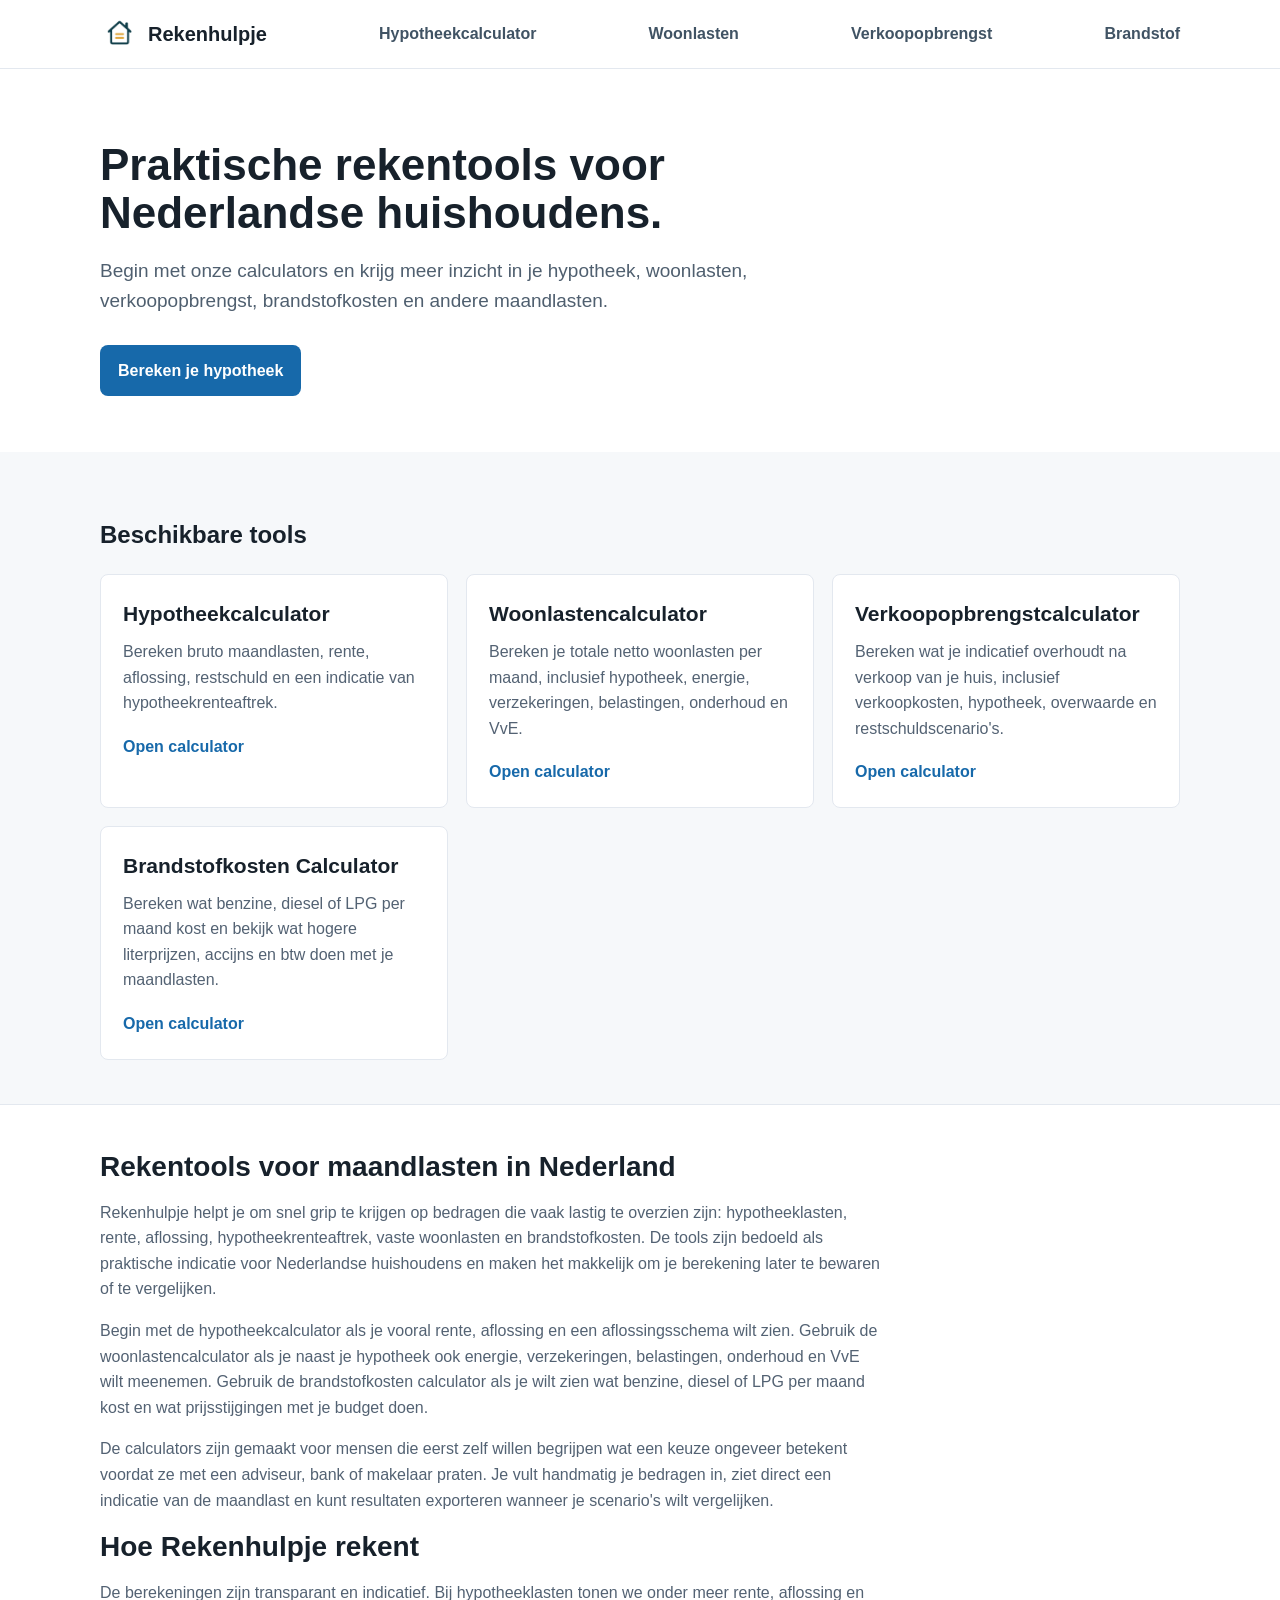
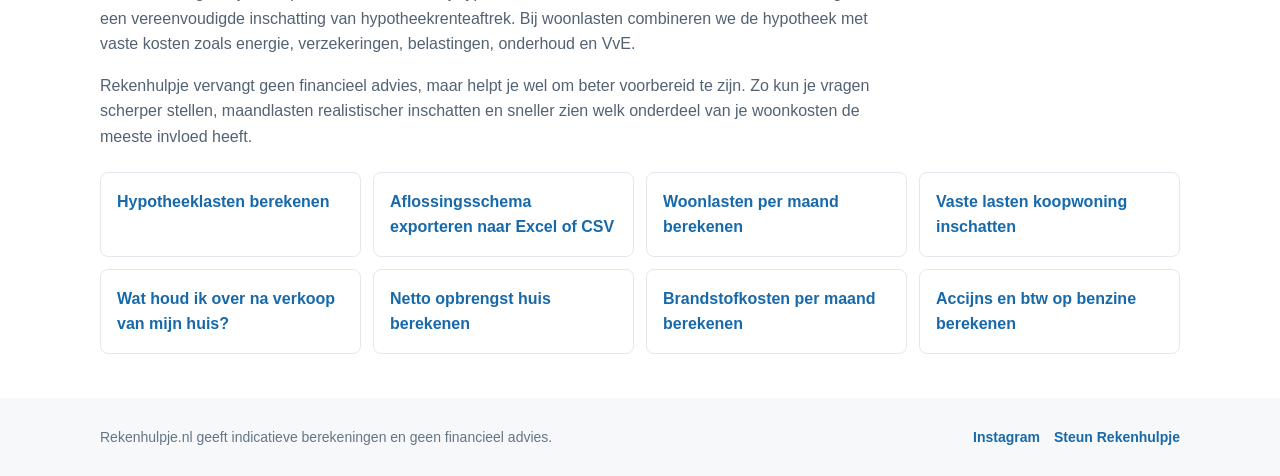
==== index.html @ b9fe448f "Add brandstofkosten calculator" ====
<!doctype html>
<html lang="nl">
<head>
  <meta charset="utf-8">
  <meta name="viewport" content="width=device-width, initial-scale=1">
  <title>Rekenhulpje | Hypotheek, woonlasten en brandstofkosten berekenen</title>
  <meta name="description" content="Gebruik gratis Nederlandse rekentools voor hypotheeklasten, woonlasten, verkoopopbrengst, brandstofkosten en maandlasten. Met Excel- en CSV-export waar handig.">
  <script async src="https://www.googletagmanager.com/gtag/js?id=G-1XSE89ZZVS"></script>
  <script>
    window.dataLayer = window.dataLayer || [];
    function gtag(){dataLayer.push(arguments);}
    gtag('js', new Date());
    gtag('config', 'G-1XSE89ZZVS');
  </script>
  <link rel="canonical" href="https://rekenhulpje.nl/">
  <meta property="og:type" content="website">
  <meta property="og:site_name" content="Rekenhulpje">
  <meta property="og:title" content="Rekenhulpje - Nederlandse rekentools">
  <meta property="og:description" content="Praktische calculators voor hypotheeklasten, woonlasten, verkoopopbrengst en brandstofkosten in Nederland.">
  <meta property="og:url" content="https://rekenhulpje.nl/">
  <meta name="twitter:card" content="summary">
  <meta name="twitter:title" content="Rekenhulpje - Nederlandse rekentools">
  <meta name="twitter:description" content="Bereken hypotheeklasten, woonlasten, verkoopopbrengst en brandstofkosten met praktische Nederlandse rekentools.">
  <script type="application/ld+json">
  {
    "@context": "https://schema.org",
    "@type": "WebSite",
    "name": "Rekenhulpje",
    "url": "https://rekenhulpje.nl/",
    "description": "Gratis Nederlandse rekentools voor hypotheeklasten, woonlasten, verkoopopbrengst, brandstofkosten en maandelijkse kosten.",
    "inLanguage": "nl-NL",
    "publisher": {
      "@type": "Organization",
      "name": "Rekenhulpje",
      "url": "https://rekenhulpje.nl/"
    }
  }
  </script>
  <script type="application/ld+json">
  {
    "@context": "https://schema.org",
    "@type": "ItemList",
    "name": "Rekenhulpje rekentools",
    "itemListElement": [
      {
        "@type": "ListItem",
        "position": 1,
        "name": "Hypotheekcalculator",
        "url": "https://rekenhulpje.nl/hypotheekcalculator.html"
      },
      {
        "@type": "ListItem",
        "position": 2,
        "name": "Woonlastencalculator",
        "url": "https://rekenhulpje.nl/woonlastencalculator.html"
      },
      {
        "@type": "ListItem",
        "position": 3,
        "name": "Verkoopopbrengstcalculator",
        "url": "https://rekenhulpje.nl/verkoopopbrengst-calculator.html"
      },
      {
        "@type": "ListItem",
        "position": 4,
        "name": "Brandstofkosten Calculator",
        "url": "https://rekenhulpje.nl/brandstofkosten-calculator.html"
      }
    ]
  }
  </script>
  <style>
    body {
      margin: 0;
      font-family: Arial, sans-serif;
      color: #17212b;
      background: #f6f8fa;
      line-height: 1.6;
    }

    header {
      background: #ffffff;
      border-bottom: 1px solid #e3e8ef;
    }

    .wrap {
      max-width: 1080px;
      margin: 0 auto;
      padding: 0 24px;
    }

	nav {
	  height: 68px;
	  display: flex;
	  align-items: center;
	  justify-content: space-between;
      gap: 18px;
	}

	.brand {
	  display: inline-flex;
	  align-items: center;
	  gap: 10px;
	  font-size: 20px;
	  font-weight: 800;
	  text-decoration: none;
	  color: #17212b;
	}

    .brand img {
      width: 38px;
      height: 38px;
      object-fit: contain;
      display: block;
      vertical-align: middle;
    }

	.nav-link {
	  color: #405364;
	  text-decoration: none;
	  font-weight: 700;
	}

	.nav-link:hover {
	  color: #1769aa;
	}

    .hero {
      padding: 72px 0 56px;
      background: #ffffff;
    }

    .hero h1 {
      max-width: 760px;
      margin: 0 0 18px;
      font-size: 44px;
      line-height: 1.1;
      letter-spacing: 0;
    }

    .hero p {
      max-width: 680px;
      margin: 0 0 28px;
      font-size: 19px;
      color: #4f5f6f;
    }

    .button {
      display: inline-block;
      padding: 13px 18px;
      border-radius: 8px;
      background: #1769aa;
      color: #ffffff;
      text-decoration: none;
      font-weight: 700;
    }

    section {
      padding: 44px 0;
    }

    .tools {
      display: grid;
      grid-template-columns: repeat(auto-fit, minmax(260px, 1fr));
      gap: 18px;
      margin-top: 20px;
    }

    .tool {
      background: #ffffff;
      border: 1px solid #e3e8ef;
      border-radius: 8px;
      padding: 22px;
    }

    .tool h3 {
      margin: 0 0 8px;
      font-size: 21px;
    }

    .tool p {
      margin: 0 0 18px;
      color: #536273;
    }

    .tool a {
      color: #1769aa;
      font-weight: 700;
      text-decoration: none;
    }

    .content-block {
      background: #ffffff;
      border-top: 1px solid #e3e8ef;
    }

    .content-block h2 {
      margin: 0 0 14px;
      font-size: 28px;
      line-height: 1.25;
    }

    .content-block p {
      max-width: 780px;
      color: #536273;
    }

    .link-list {
      display: grid;
      grid-template-columns: repeat(auto-fit, minmax(240px, 1fr));
      gap: 12px;
      margin-top: 22px;
    }

    .link-list a {
      display: block;
      padding: 16px;
      border: 1px solid #e3e8ef;
      border-radius: 8px;
      color: #1769aa;
      background: #ffffff;
      font-weight: 700;
      text-decoration: none;
    }

    footer {
      padding: 28px 0;
      color: #657586;
      font-size: 14px;
    }

    .footer-content {
      display: flex;
      align-items: center;
      justify-content: space-between;
      gap: 16px;
      flex-wrap: wrap;
    }

    .support-link {
      color: #1769aa;
      font-weight: 700;
      text-decoration: none;
    }

    .support-link:hover {
      text-decoration: underline;
    }

    .footer-links {
      display: inline-flex;
      align-items: center;
      gap: 14px;
      flex-wrap: wrap;
    }

    @media (max-width: 640px) {
      .wrap {
        padding: 0 16px;
      }

      nav {
        height: auto;
        min-height: 62px;
        flex-wrap: wrap;
        padding: 10px 0;
        justify-content: flex-start;
      }

      .nav-link {
        font-size: 14px;
      }

      .hero {
        padding: 48px 0 38px;
      }

      .hero h1 {
        font-size: 32px;
      }

      .hero p {
        font-size: 17px;
      }
    }
  </style>
</head>
<body>
  <header>
    <div class="wrap">
      <nav>
        <a class="brand" href="/">
          <img src="/assets/logo.png" alt="" width="38" height="38">
          <span>Rekenhulpje</span>
        </a>
		<a class="nav-link" href="/hypotheekcalculator.html">Hypotheekcalculator</a>
		<a class="nav-link" href="/woonlastencalculator.html">Woonlasten</a>
		<a class="nav-link" href="/verkoopopbrengst-calculator.html">Verkoopopbrengst</a>
		<a class="nav-link" href="/brandstofkosten-calculator.html">Brandstof</a>
      </nav>
    </div>
  </header>

  <main>
    <section class="hero">
      <div class="wrap">
        <h1>Praktische rekentools voor Nederlandse huishoudens.</h1>
        <p>
          Begin met onze calculators en krijg meer inzicht in je hypotheek,
          woonlasten, verkoopopbrengst, brandstofkosten en andere maandlasten.
        </p>
        <a class="button" href="/hypotheekcalculator.html">Bereken je hypotheek</a>
      </div>
    </section>

    <section>
      <div class="wrap">
        <h2>Beschikbare tools</h2>

        <div class="tools">
          <article class="tool">
            <h3>Hypotheekcalculator</h3>
            <p>
              Bereken bruto maandlasten, rente, aflossing, restschuld en een
              indicatie van hypotheekrenteaftrek.
            </p>
            <a href="/hypotheekcalculator.html">Open calculator</a>
          </article>

          <article class="tool">
            <h3>Woonlastencalculator</h3>
            <p>
              Bereken je totale netto woonlasten per maand, inclusief hypotheek,
              energie, verzekeringen, belastingen, onderhoud en VvE.
            </p>
            <a href="/woonlastencalculator.html">Open calculator</a>
          </article>

          <article class="tool">
            <h3>Verkoopopbrengstcalculator</h3>
            <p>
              Bereken wat je indicatief overhoudt na verkoop van je huis, inclusief
              verkoopkosten, hypotheek, overwaarde en restschuldscenario's.
            </p>
            <a href="/verkoopopbrengst-calculator.html">Open calculator</a>
          </article>

          <article class="tool">
            <h3>Brandstofkosten Calculator</h3>
            <p>
              Bereken wat benzine, diesel of LPG per maand kost en bekijk wat hogere
              literprijzen, accijns en btw doen met je maandlasten.
            </p>
            <a href="/brandstofkosten-calculator.html">Open calculator</a>
          </article>
        </div>
      </div>
    </section>

    <section class="content-block">
      <div class="wrap">
        <h2>Rekentools voor maandlasten in Nederland</h2>
        <p>
          Rekenhulpje helpt je om snel grip te krijgen op bedragen die vaak lastig te overzien zijn:
          hypotheeklasten, rente, aflossing, hypotheekrenteaftrek, vaste woonlasten en brandstofkosten. De tools zijn bedoeld
          als praktische indicatie voor Nederlandse huishoudens en maken het makkelijk om je berekening later
          te bewaren of te vergelijken.
        </p>
        <p>
          Begin met de hypotheekcalculator als je vooral rente, aflossing en een aflossingsschema wilt zien.
          Gebruik de woonlastencalculator als je naast je hypotheek ook energie, verzekeringen, belastingen,
          onderhoud en VvE wilt meenemen. Gebruik de brandstofkosten calculator als je wilt zien wat benzine,
          diesel of LPG per maand kost en wat prijsstijgingen met je budget doen.
        </p>
        <p>
          De calculators zijn gemaakt voor mensen die eerst zelf willen begrijpen wat een keuze ongeveer
          betekent voordat ze met een adviseur, bank of makelaar praten. Je vult handmatig je bedragen in,
          ziet direct een indicatie van de maandlast en kunt resultaten exporteren wanneer je scenario's wilt
          vergelijken.
        </p>
        <h2>Hoe Rekenhulpje rekent</h2>
        <p>
          De berekeningen zijn transparant en indicatief. Bij hypotheeklasten tonen we onder meer rente,
          aflossing en een vereenvoudigde inschatting van hypotheekrenteaftrek. Bij woonlasten combineren we
          de hypotheek met vaste kosten zoals energie, verzekeringen, belastingen, onderhoud en VvE.
        </p>
        <p>
          Rekenhulpje vervangt geen financieel advies, maar helpt je wel om beter voorbereid te zijn. Zo kun
          je vragen scherper stellen, maandlasten realistischer inschatten en sneller zien welk onderdeel van
          je woonkosten de meeste invloed heeft.
        </p>
        <div class="link-list" aria-label="Populaire rekentools">
          <a href="/hypotheekcalculator.html">Hypotheeklasten berekenen</a>
          <a href="/hypotheekcalculator.html">Aflossingsschema exporteren naar Excel of CSV</a>
          <a href="/woonlastencalculator.html">Woonlasten per maand berekenen</a>
          <a href="/woonlastencalculator.html">Vaste lasten koopwoning inschatten</a>
          <a href="/verkoopopbrengst-calculator.html">Wat houd ik over na verkoop van mijn huis?</a>
          <a href="/verkoopopbrengst-calculator.html">Netto opbrengst huis berekenen</a>
          <a href="/brandstofkosten-calculator.html">Brandstofkosten per maand berekenen</a>
          <a href="/brandstofkosten-calculator.html">Accijns en btw op benzine berekenen</a>
        </div>
      </div>
    </section>
  </main>

  <footer>
    <div class="wrap footer-content">
      <span>Rekenhulpje.nl geeft indicatieve berekeningen en geen financieel advies.</span>
      <span class="footer-links">
        <a class="support-link" href="https://www.instagram.com/rekenhulpje.nl/" target="_blank" rel="noopener">Instagram</a>
        <a class="support-link" href="https://ko-fi.com/rekenhulpje" target="_blank" rel="noopener">Steun Rekenhulpje</a>
      </span>
    </div>
  </footer>
</body>
</html>
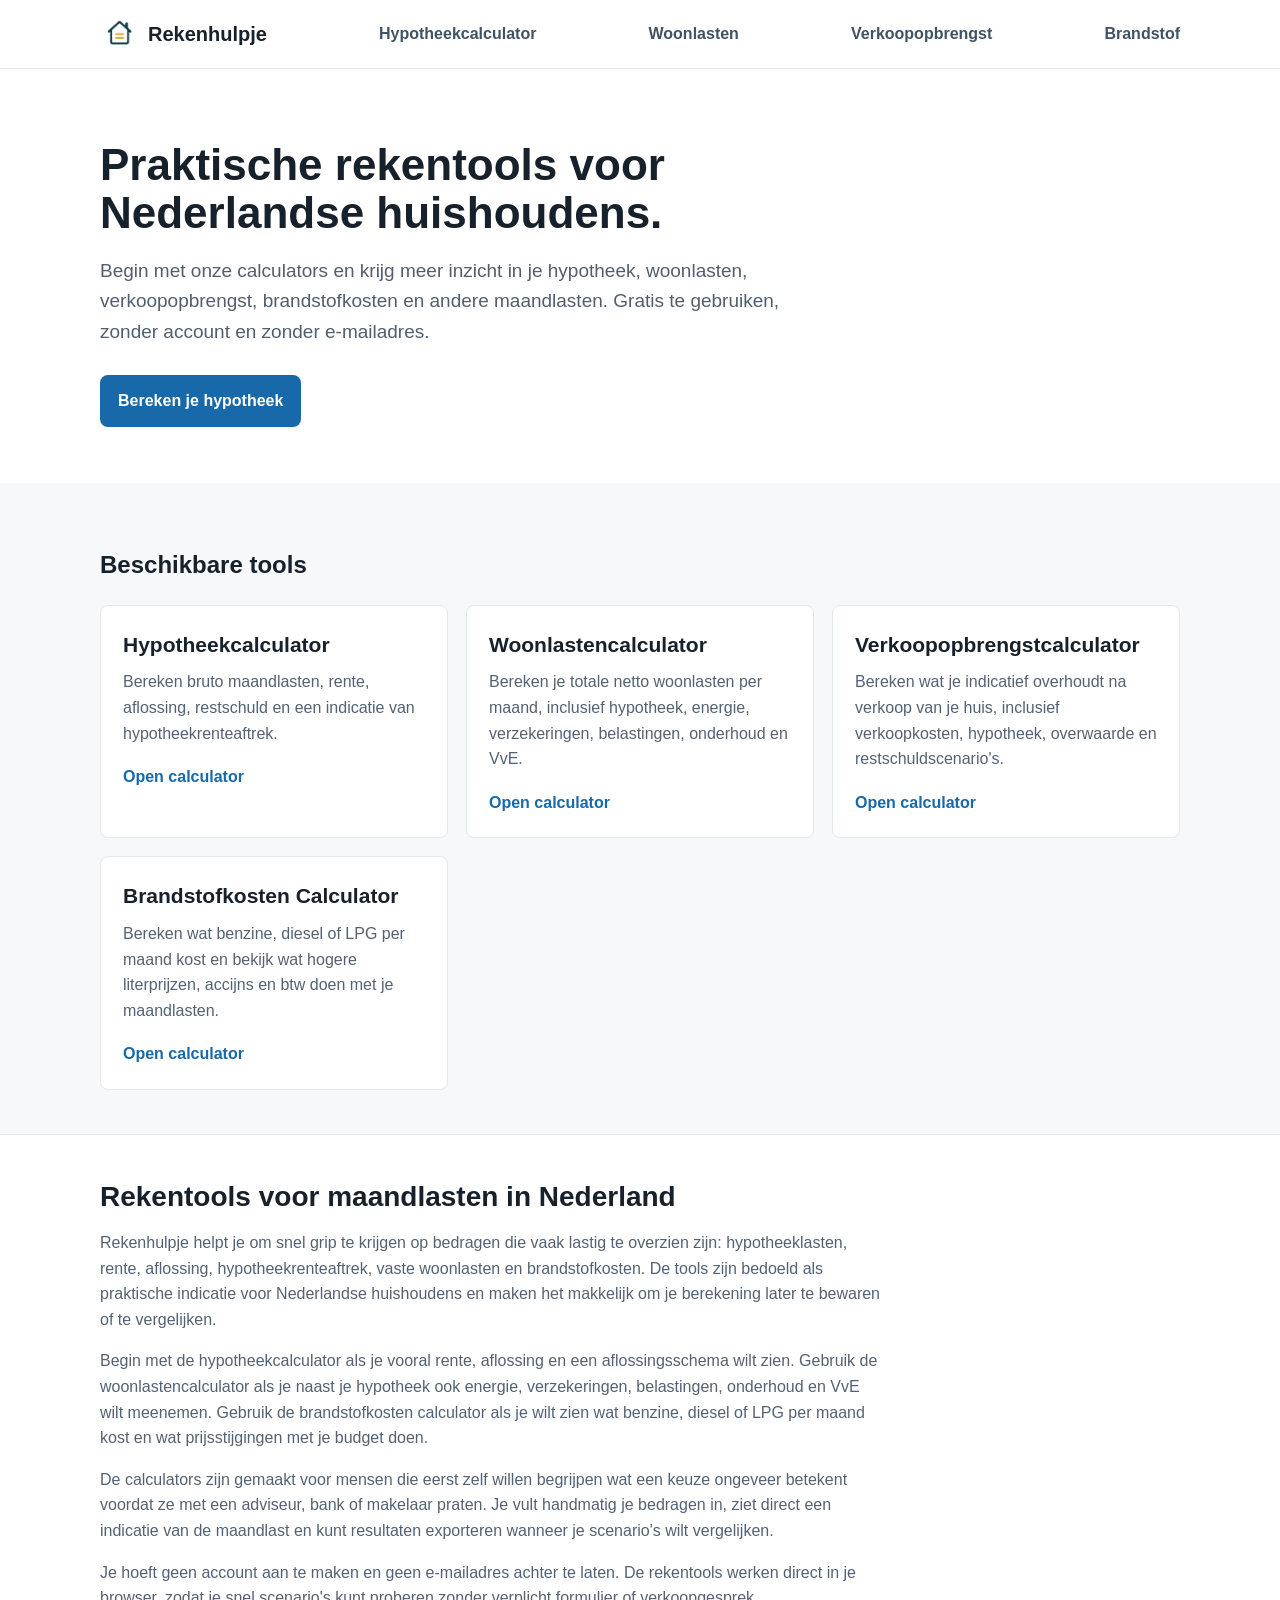
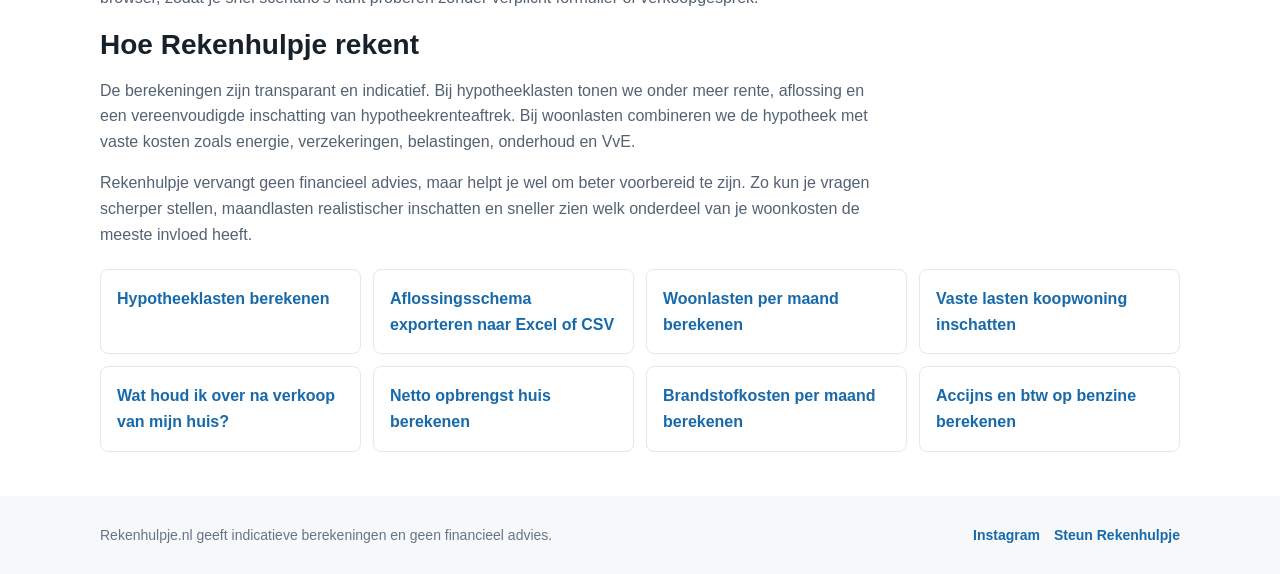
==== commit 8898f634: "Add no-account trust messaging" ====
--- a/index.html
+++ b/index.html
@@ -4,7 +4,7 @@
   <meta charset="utf-8">
   <meta name="viewport" content="width=device-width, initial-scale=1">
   <title>Rekenhulpje | Hypotheek, woonlasten en brandstofkosten berekenen</title>
-  <meta name="description" content="Gebruik gratis Nederlandse rekentools voor hypotheeklasten, woonlasten, verkoopopbrengst, brandstofkosten en maandlasten. Met Excel- en CSV-export waar handig.">
+  <meta name="description" content="Gebruik gratis Nederlandse rekentools zonder account of e-mailadres. Bereken hypotheeklasten, woonlasten, verkoopopbrengst, brandstofkosten en maandlasten.">
   <script async src="https://www.googletagmanager.com/gtag/js?id=G-1XSE89ZZVS"></script>
   <script>
     window.dataLayer = window.dataLayer || [];
@@ -308,6 +308,7 @@
         <p>
           Begin met onze calculators en krijg meer inzicht in je hypotheek,
           woonlasten, verkoopopbrengst, brandstofkosten en andere maandlasten.
+          Gratis te gebruiken, zonder account en zonder e-mailadres.
         </p>
         <a class="button" href="/hypotheekcalculator.html">Bereken je hypotheek</a>
       </div>
@@ -377,6 +378,10 @@
           betekent voordat ze met een adviseur, bank of makelaar praten. Je vult handmatig je bedragen in,
           ziet direct een indicatie van de maandlast en kunt resultaten exporteren wanneer je scenario's wilt
           vergelijken.
+        </p>
+        <p>
+          Je hoeft geen account aan te maken en geen e-mailadres achter te laten. De rekentools werken direct
+          in je browser, zodat je snel scenario's kunt proberen zonder verplicht formulier of verkoopgesprek.
         </p>
         <h2>Hoe Rekenhulpje rekent</h2>
         <p>
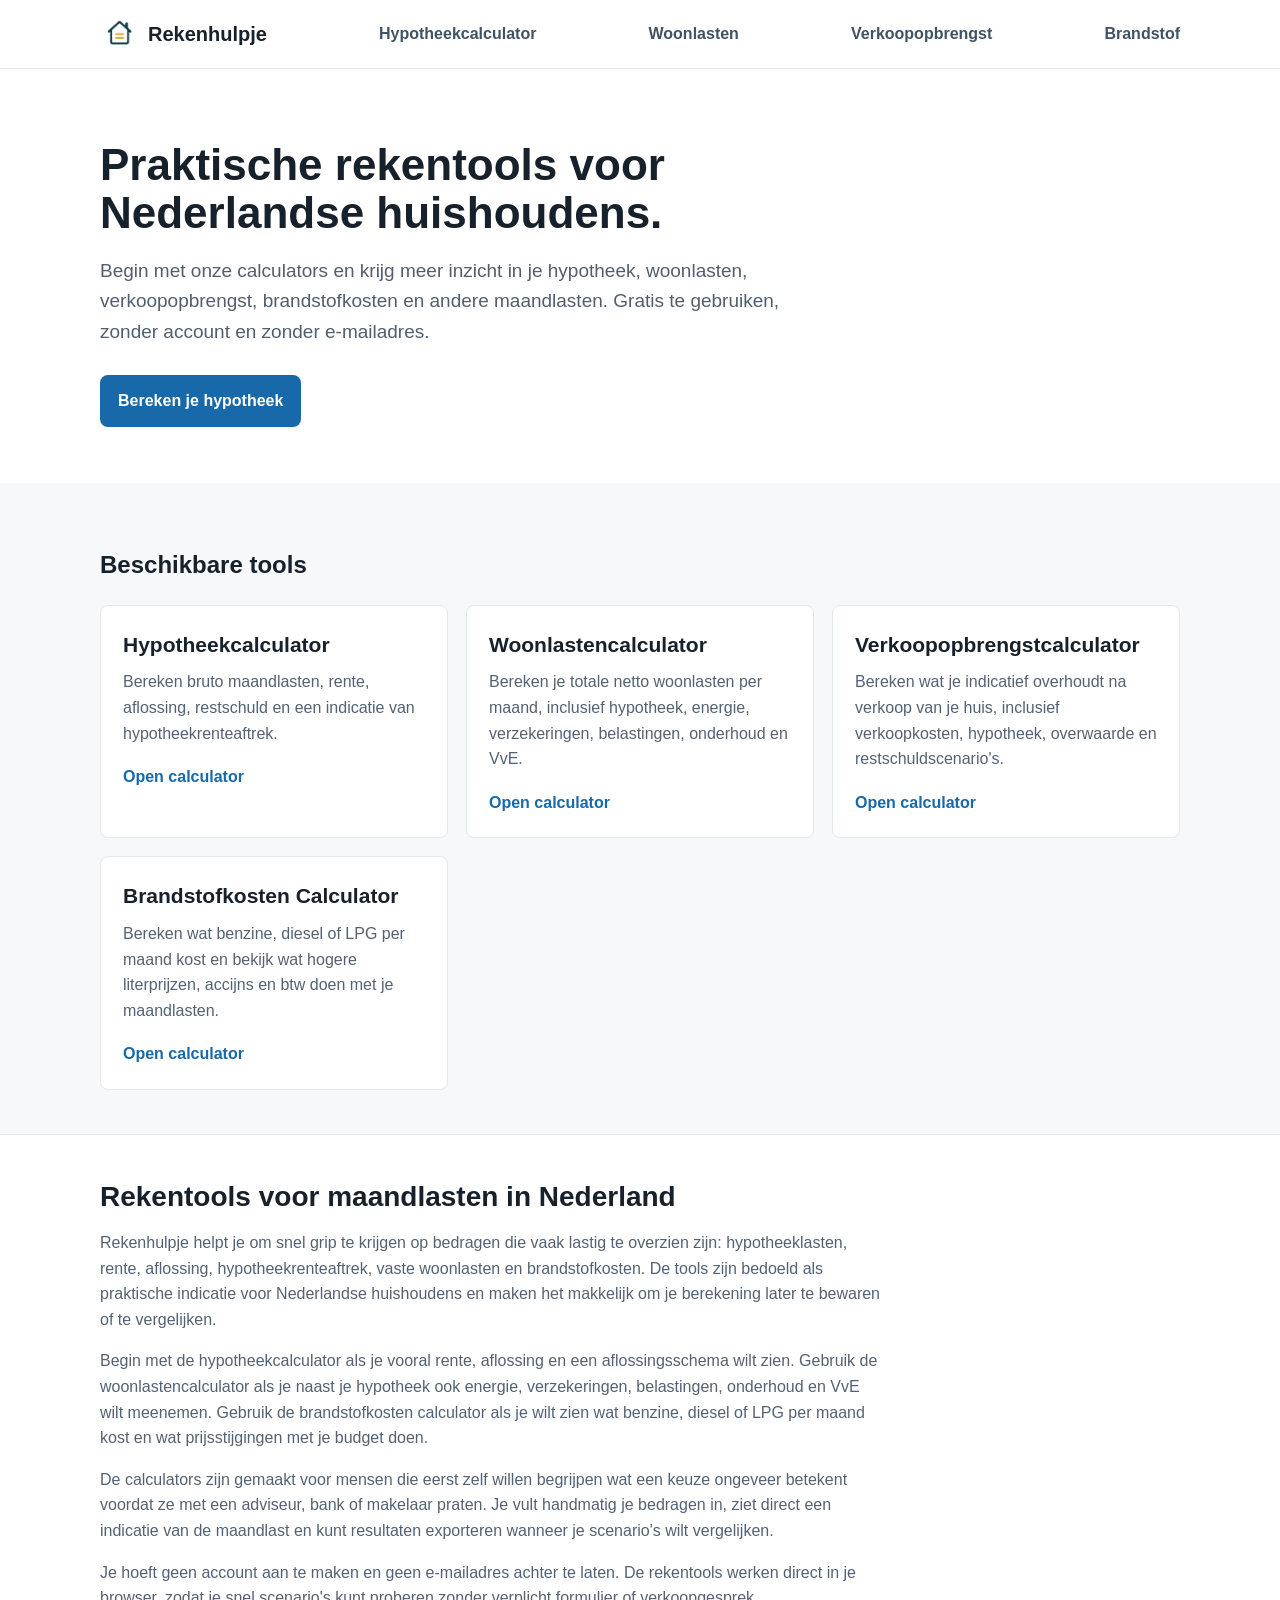
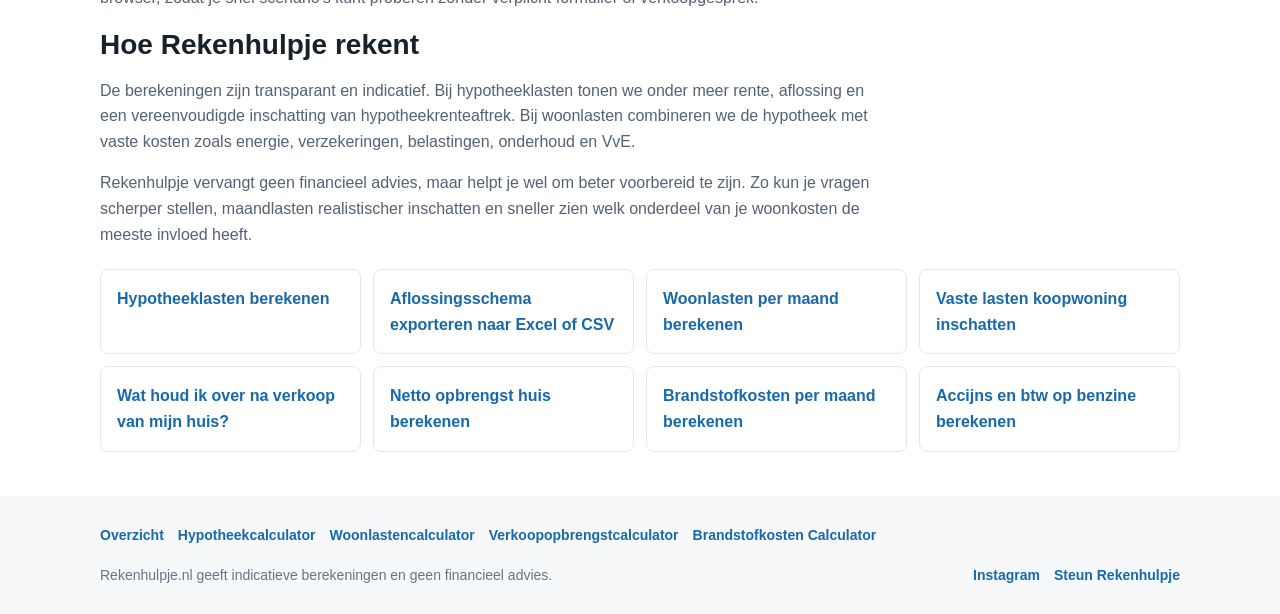
==== commit 8c80548a: "Add footer links to all canonical pages" ====
--- a/index.html
+++ b/index.html
@@ -18,9 +18,14 @@
   <meta property="og:title" content="Rekenhulpje - Nederlandse rekentools">
   <meta property="og:description" content="Praktische calculators voor hypotheeklasten, woonlasten, verkoopopbrengst en brandstofkosten in Nederland.">
   <meta property="og:url" content="https://rekenhulpje.nl/">
-  <meta name="twitter:card" content="summary">
+  <meta property="og:image" content="https://rekenhulpje.nl/assets/rekenhulpje-social.png">
+  <meta property="og:image:alt" content="Rekenhulpje - gratis Nederlandse rekentools zonder account">
+  <meta property="og:image:width" content="1200">
+  <meta property="og:image:height" content="630">
+  <meta name="twitter:card" content="summary_large_image">
   <meta name="twitter:title" content="Rekenhulpje - Nederlandse rekentools">
   <meta name="twitter:description" content="Bereken hypotheeklasten, woonlasten, verkoopopbrengst en brandstofkosten met praktische Nederlandse rekentools.">
+  <meta name="twitter:image" content="https://rekenhulpje.nl/assets/rekenhulpje-social.png">
   <script type="application/ld+json">
   {
     "@context": "https://schema.org",
@@ -254,6 +259,23 @@
       flex-wrap: wrap;
     }
 
+    .footer-tools {
+      margin-bottom: 18px;
+      display: flex;
+      gap: 14px;
+      flex-wrap: wrap;
+    }
+
+    .footer-tools a {
+      color: #1769aa;
+      font-weight: 700;
+      text-decoration: none;
+    }
+
+    .footer-tools a:hover {
+      text-decoration: underline;
+    }
+
     @media (max-width: 640px) {
       .wrap {
         padding: 0 16px;
@@ -290,7 +312,7 @@
     <div class="wrap">
       <nav>
         <a class="brand" href="/">
-          <img src="/assets/logo.png" alt="" width="38" height="38">
+          <img src="/assets/logo.png" alt="Rekenhulpje logo" width="38" height="38">
           <span>Rekenhulpje</span>
         </a>
 		<a class="nav-link" href="/hypotheekcalculator.html">Hypotheekcalculator</a>
@@ -409,6 +431,13 @@
   </main>
 
   <footer>
+    <div class="wrap footer-tools" aria-label="Alle rekentools">
+      <a href="/">Overzicht</a>
+      <a href="/hypotheekcalculator.html">Hypotheekcalculator</a>
+      <a href="/woonlastencalculator.html">Woonlastencalculator</a>
+      <a href="/verkoopopbrengst-calculator.html">Verkoopopbrengstcalculator</a>
+      <a href="/brandstofkosten-calculator.html">Brandstofkosten Calculator</a>
+    </div>
     <div class="wrap footer-content">
       <span>Rekenhulpje.nl geeft indicatieve berekeningen en geen financieel advies.</span>
       <span class="footer-links">
@@ -417,5 +446,6 @@
       </span>
     </div>
   </footer>
+  <script src="/assets/js/analytics-events.js?v=20260608"></script>
 </body>
 </html>
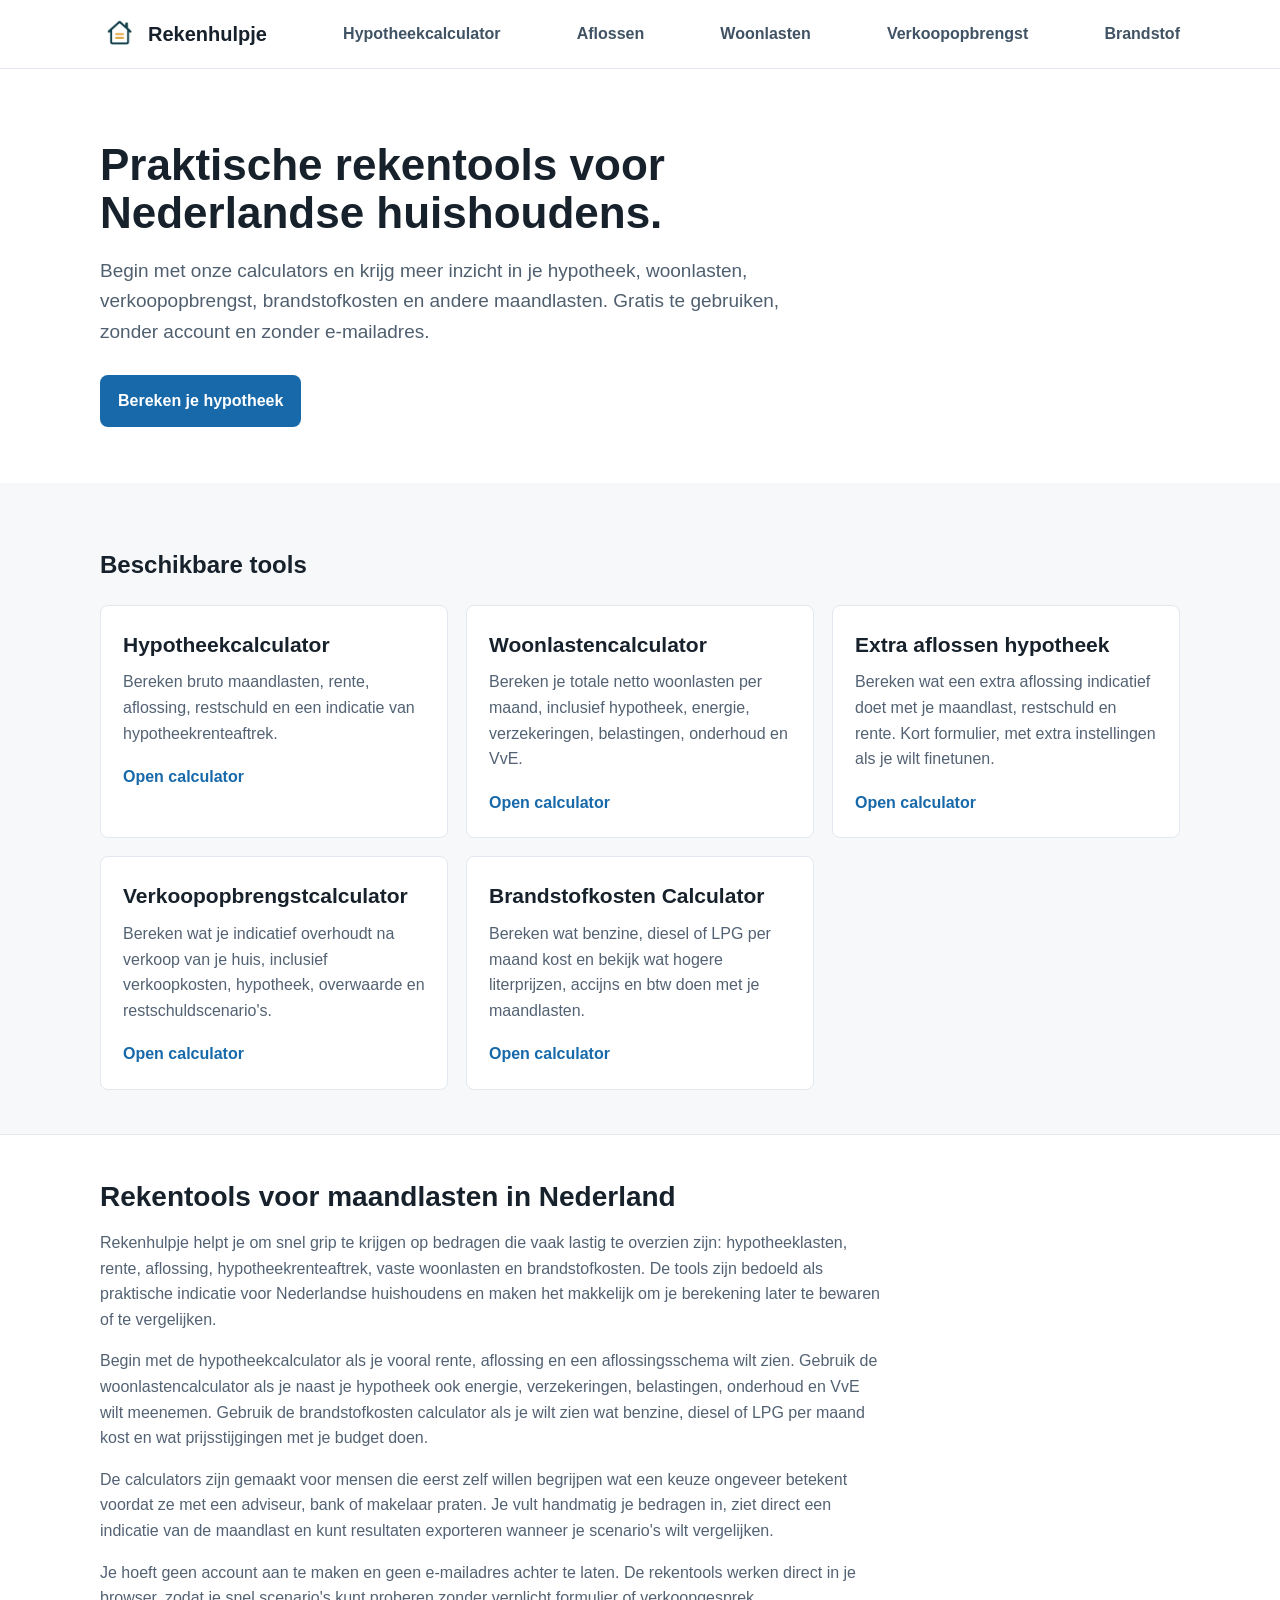
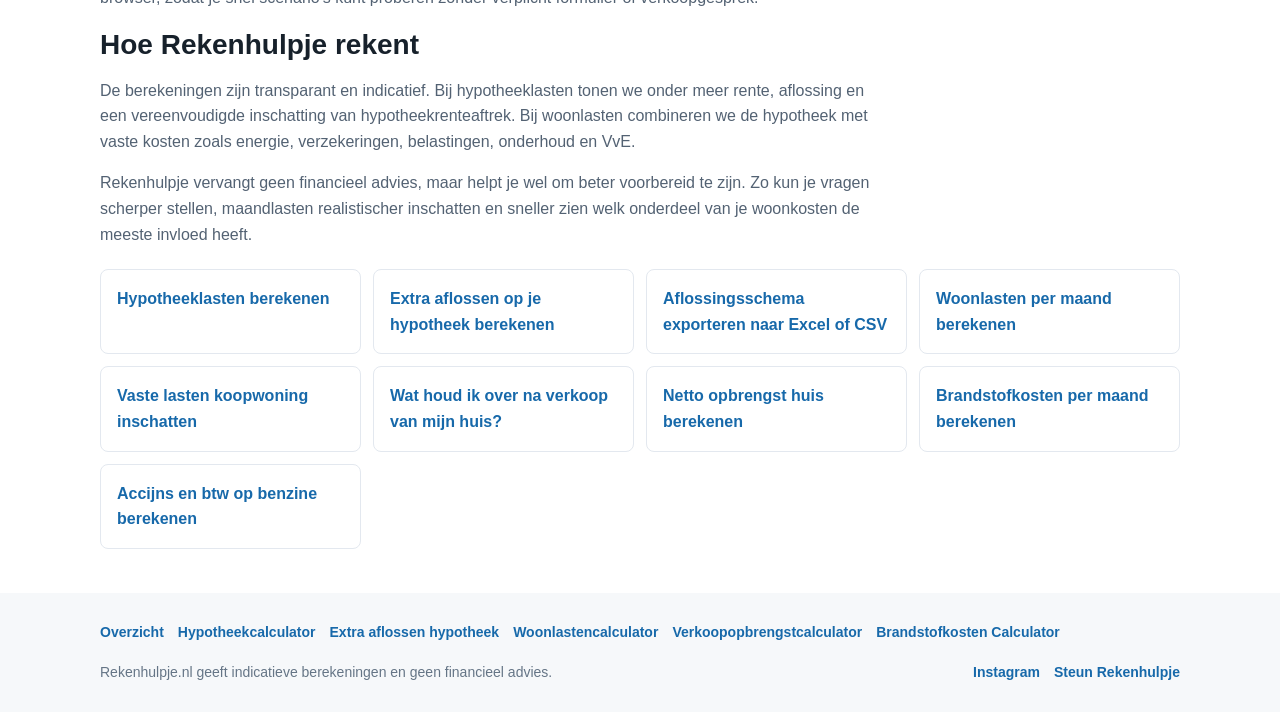
==== commit 8a683cb4: "Add extra hypotheek aflossen calculator" ====
--- a/index.html
+++ b/index.html
@@ -3,8 +3,8 @@
 <head>
   <meta charset="utf-8">
   <meta name="viewport" content="width=device-width, initial-scale=1">
-  <title>Rekenhulpje | Hypotheek, woonlasten en brandstofkosten berekenen</title>
-  <meta name="description" content="Gebruik gratis Nederlandse rekentools zonder account of e-mailadres. Bereken hypotheeklasten, woonlasten, verkoopopbrengst, brandstofkosten en maandlasten.">
+  <title>Rekenhulpje | Hypotheek, aflossen en woonlasten berekenen</title>
+  <meta name="description" content="Gebruik gratis Nederlandse rekentools zonder account of e-mailadres. Bereken hypotheeklasten, extra aflossen, woonlasten, verkoopopbrengst en brandstofkosten.">
   <script async src="https://www.googletagmanager.com/gtag/js?id=G-1XSE89ZZVS"></script>
   <script>
     window.dataLayer = window.dataLayer || [];
@@ -56,18 +56,24 @@
       {
         "@type": "ListItem",
         "position": 2,
+        "name": "Extra aflossen hypotheek",
+        "url": "https://rekenhulpje.nl/extra-aflossen-hypotheek-berekenen.html"
+      },
+      {
+        "@type": "ListItem",
+        "position": 3,
         "name": "Woonlastencalculator",
         "url": "https://rekenhulpje.nl/woonlastencalculator.html"
       },
       {
         "@type": "ListItem",
-        "position": 3,
+        "position": 4,
         "name": "Verkoopopbrengstcalculator",
         "url": "https://rekenhulpje.nl/verkoopopbrengst-calculator.html"
       },
       {
         "@type": "ListItem",
-        "position": 4,
+        "position": 5,
         "name": "Brandstofkosten Calculator",
         "url": "https://rekenhulpje.nl/brandstofkosten-calculator.html"
       }
@@ -316,6 +322,7 @@
           <span>Rekenhulpje</span>
         </a>
 		<a class="nav-link" href="/hypotheekcalculator.html">Hypotheekcalculator</a>
+		<a class="nav-link" href="/extra-aflossen-hypotheek-berekenen.html">Aflossen</a>
 		<a class="nav-link" href="/woonlastencalculator.html">Woonlasten</a>
 		<a class="nav-link" href="/verkoopopbrengst-calculator.html">Verkoopopbrengst</a>
 		<a class="nav-link" href="/brandstofkosten-calculator.html">Brandstof</a>
@@ -357,6 +364,15 @@
               energie, verzekeringen, belastingen, onderhoud en VvE.
             </p>
             <a href="/woonlastencalculator.html">Open calculator</a>
+          </article>
+
+          <article class="tool">
+            <h3>Extra aflossen hypotheek</h3>
+            <p>
+              Bereken wat een extra aflossing indicatief doet met je maandlast,
+              restschuld en rente. Kort formulier, met extra instellingen als je wilt finetunen.
+            </p>
+            <a href="/extra-aflossen-hypotheek-berekenen.html">Open calculator</a>
           </article>
 
           <article class="tool">
@@ -418,6 +434,7 @@
         </p>
         <div class="link-list" aria-label="Populaire rekentools">
           <a href="/hypotheekcalculator.html">Hypotheeklasten berekenen</a>
+          <a href="/extra-aflossen-hypotheek-berekenen.html">Extra aflossen op je hypotheek berekenen</a>
           <a href="/hypotheekcalculator.html">Aflossingsschema exporteren naar Excel of CSV</a>
           <a href="/woonlastencalculator.html">Woonlasten per maand berekenen</a>
           <a href="/woonlastencalculator.html">Vaste lasten koopwoning inschatten</a>
@@ -434,6 +451,7 @@
     <div class="wrap footer-tools" aria-label="Alle rekentools">
       <a href="/">Overzicht</a>
       <a href="/hypotheekcalculator.html">Hypotheekcalculator</a>
+      <a href="/extra-aflossen-hypotheek-berekenen.html">Extra aflossen hypotheek</a>
       <a href="/woonlastencalculator.html">Woonlastencalculator</a>
       <a href="/verkoopopbrengst-calculator.html">Verkoopopbrengstcalculator</a>
       <a href="/brandstofkosten-calculator.html">Brandstofkosten Calculator</a>
@@ -446,6 +464,6 @@
       </span>
     </div>
   </footer>
-  <script src="/assets/js/analytics-events.js?v=20260608"></script>
+  <script src="/assets/js/analytics-events.js?v=20260611"></script>
 </body>
 </html>
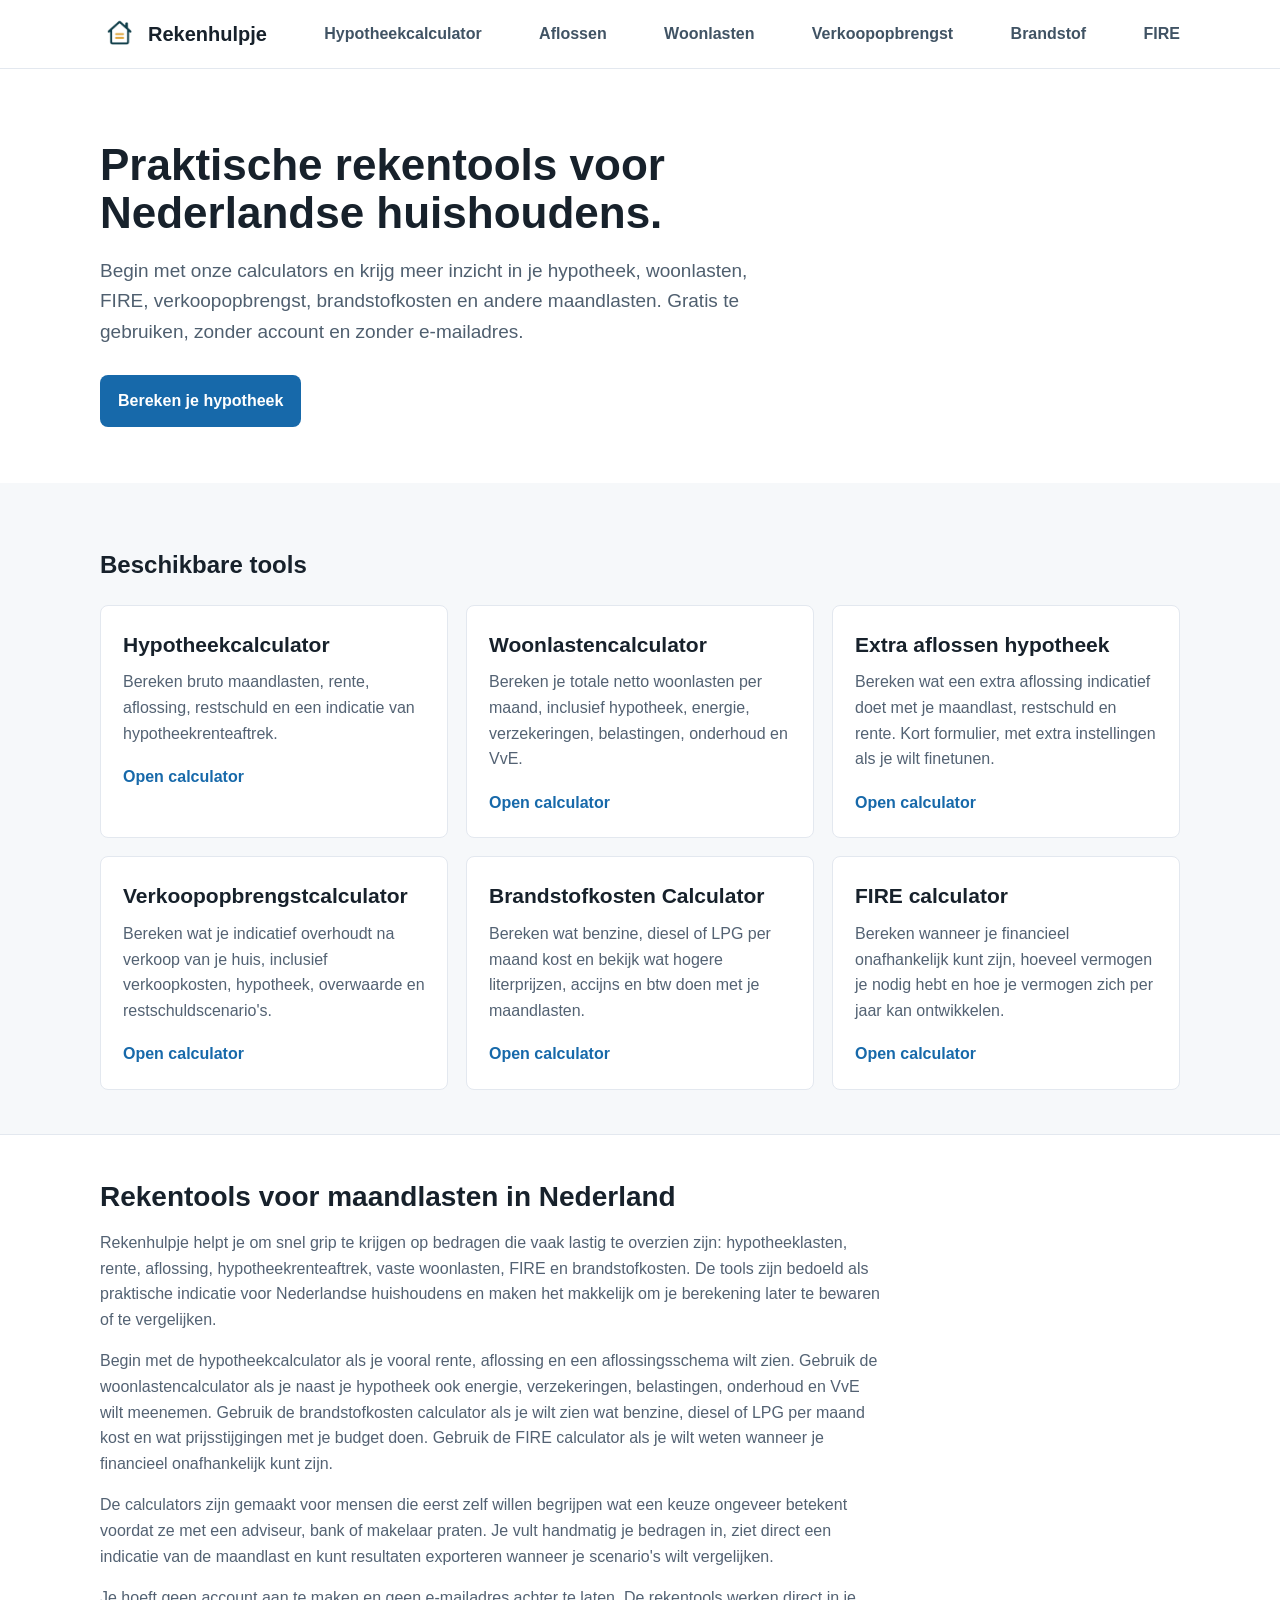
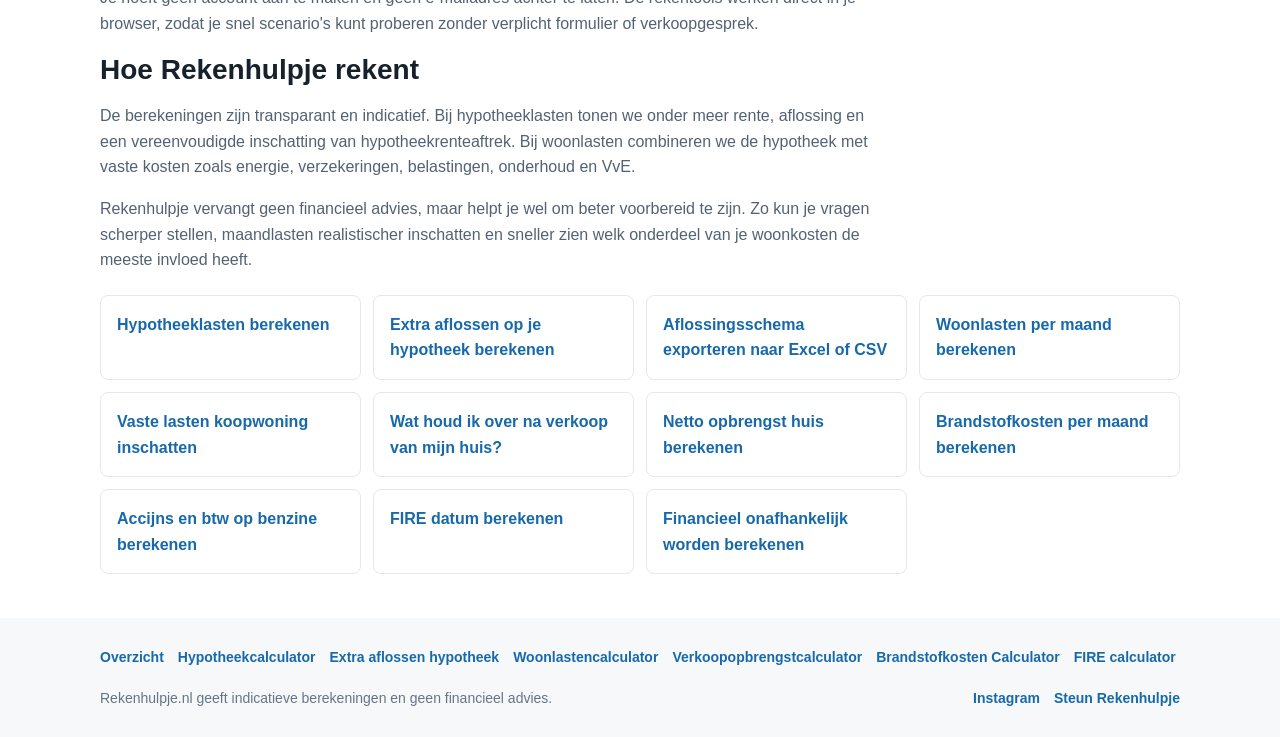
==== commit 25b1412c: "Add FIRE calculator" ====
--- a/index.html
+++ b/index.html
@@ -3,8 +3,8 @@
 <head>
   <meta charset="utf-8">
   <meta name="viewport" content="width=device-width, initial-scale=1">
-  <title>Rekenhulpje | Hypotheek, aflossen en woonlasten berekenen</title>
-  <meta name="description" content="Gebruik gratis Nederlandse rekentools zonder account of e-mailadres. Bereken hypotheeklasten, extra aflossen, woonlasten, verkoopopbrengst en brandstofkosten.">
+  <title>Rekenhulpje | Hypotheek, FIRE, aflossen en woonlasten berekenen</title>
+  <meta name="description" content="Gebruik gratis Nederlandse rekentools zonder account of e-mailadres. Bereken hypotheeklasten, FIRE, extra aflossen, woonlasten, verkoopopbrengst en brandstofkosten.">
   <script async src="https://www.googletagmanager.com/gtag/js?id=G-1XSE89ZZVS"></script>
   <script>
     window.dataLayer = window.dataLayer || [];
@@ -16,7 +16,7 @@
   <meta property="og:type" content="website">
   <meta property="og:site_name" content="Rekenhulpje">
   <meta property="og:title" content="Rekenhulpje - Nederlandse rekentools">
-  <meta property="og:description" content="Praktische calculators voor hypotheeklasten, woonlasten, verkoopopbrengst en brandstofkosten in Nederland.">
+  <meta property="og:description" content="Praktische calculators voor hypotheeklasten, FIRE, woonlasten, verkoopopbrengst en brandstofkosten in Nederland.">
   <meta property="og:url" content="https://rekenhulpje.nl/">
   <meta property="og:image" content="https://rekenhulpje.nl/assets/rekenhulpje-social.png">
   <meta property="og:image:alt" content="Rekenhulpje - gratis Nederlandse rekentools zonder account">
@@ -24,7 +24,7 @@
   <meta property="og:image:height" content="630">
   <meta name="twitter:card" content="summary_large_image">
   <meta name="twitter:title" content="Rekenhulpje - Nederlandse rekentools">
-  <meta name="twitter:description" content="Bereken hypotheeklasten, woonlasten, verkoopopbrengst en brandstofkosten met praktische Nederlandse rekentools.">
+  <meta name="twitter:description" content="Bereken hypotheeklasten, FIRE, woonlasten, verkoopopbrengst en brandstofkosten met praktische Nederlandse rekentools.">
   <meta name="twitter:image" content="https://rekenhulpje.nl/assets/rekenhulpje-social.png">
   <script type="application/ld+json">
   {
@@ -32,7 +32,7 @@
     "@type": "WebSite",
     "name": "Rekenhulpje",
     "url": "https://rekenhulpje.nl/",
-    "description": "Gratis Nederlandse rekentools voor hypotheeklasten, woonlasten, verkoopopbrengst, brandstofkosten en maandelijkse kosten.",
+    "description": "Gratis Nederlandse rekentools voor hypotheeklasten, FIRE, woonlasten, verkoopopbrengst, brandstofkosten en maandelijkse kosten.",
     "inLanguage": "nl-NL",
     "publisher": {
       "@type": "Organization",
@@ -76,6 +76,12 @@
         "position": 5,
         "name": "Brandstofkosten Calculator",
         "url": "https://rekenhulpje.nl/brandstofkosten-calculator.html"
+      },
+      {
+        "@type": "ListItem",
+        "position": 6,
+        "name": "FIRE calculator",
+        "url": "https://rekenhulpje.nl/fire-calculator.html"
       }
     ]
   }
@@ -326,6 +332,7 @@
 		<a class="nav-link" href="/woonlastencalculator.html">Woonlasten</a>
 		<a class="nav-link" href="/verkoopopbrengst-calculator.html">Verkoopopbrengst</a>
 		<a class="nav-link" href="/brandstofkosten-calculator.html">Brandstof</a>
+		<a class="nav-link" href="/fire-calculator.html">FIRE</a>
       </nav>
     </div>
   </header>
@@ -336,7 +343,7 @@
         <h1>Praktische rekentools voor Nederlandse huishoudens.</h1>
         <p>
           Begin met onze calculators en krijg meer inzicht in je hypotheek,
-          woonlasten, verkoopopbrengst, brandstofkosten en andere maandlasten.
+          woonlasten, FIRE, verkoopopbrengst, brandstofkosten en andere maandlasten.
           Gratis te gebruiken, zonder account en zonder e-mailadres.
         </p>
         <a class="button" href="/hypotheekcalculator.html">Bereken je hypotheek</a>
@@ -392,6 +399,15 @@
             </p>
             <a href="/brandstofkosten-calculator.html">Open calculator</a>
           </article>
+
+          <article class="tool">
+            <h3>FIRE calculator</h3>
+            <p>
+              Bereken wanneer je financieel onafhankelijk kunt zijn, hoeveel vermogen
+              je nodig hebt en hoe je vermogen zich per jaar kan ontwikkelen.
+            </p>
+            <a href="/fire-calculator.html">Open calculator</a>
+          </article>
         </div>
       </div>
     </section>
@@ -401,7 +417,7 @@
         <h2>Rekentools voor maandlasten in Nederland</h2>
         <p>
           Rekenhulpje helpt je om snel grip te krijgen op bedragen die vaak lastig te overzien zijn:
-          hypotheeklasten, rente, aflossing, hypotheekrenteaftrek, vaste woonlasten en brandstofkosten. De tools zijn bedoeld
+          hypotheeklasten, rente, aflossing, hypotheekrenteaftrek, vaste woonlasten, FIRE en brandstofkosten. De tools zijn bedoeld
           als praktische indicatie voor Nederlandse huishoudens en maken het makkelijk om je berekening later
           te bewaren of te vergelijken.
         </p>
@@ -409,7 +425,8 @@
           Begin met de hypotheekcalculator als je vooral rente, aflossing en een aflossingsschema wilt zien.
           Gebruik de woonlastencalculator als je naast je hypotheek ook energie, verzekeringen, belastingen,
           onderhoud en VvE wilt meenemen. Gebruik de brandstofkosten calculator als je wilt zien wat benzine,
-          diesel of LPG per maand kost en wat prijsstijgingen met je budget doen.
+          diesel of LPG per maand kost en wat prijsstijgingen met je budget doen. Gebruik de FIRE calculator
+          als je wilt weten wanneer je financieel onafhankelijk kunt zijn.
         </p>
         <p>
           De calculators zijn gemaakt voor mensen die eerst zelf willen begrijpen wat een keuze ongeveer
@@ -442,6 +459,8 @@
           <a href="/verkoopopbrengst-calculator.html">Netto opbrengst huis berekenen</a>
           <a href="/brandstofkosten-calculator.html">Brandstofkosten per maand berekenen</a>
           <a href="/brandstofkosten-calculator.html">Accijns en btw op benzine berekenen</a>
+          <a href="/fire-calculator.html">FIRE datum berekenen</a>
+          <a href="/fire-calculator.html">Financieel onafhankelijk worden berekenen</a>
         </div>
       </div>
     </section>
@@ -455,6 +474,7 @@
       <a href="/woonlastencalculator.html">Woonlastencalculator</a>
       <a href="/verkoopopbrengst-calculator.html">Verkoopopbrengstcalculator</a>
       <a href="/brandstofkosten-calculator.html">Brandstofkosten Calculator</a>
+      <a href="/fire-calculator.html">FIRE calculator</a>
     </div>
     <div class="wrap footer-content">
       <span>Rekenhulpje.nl geeft indicatieve berekeningen en geen financieel advies.</span>
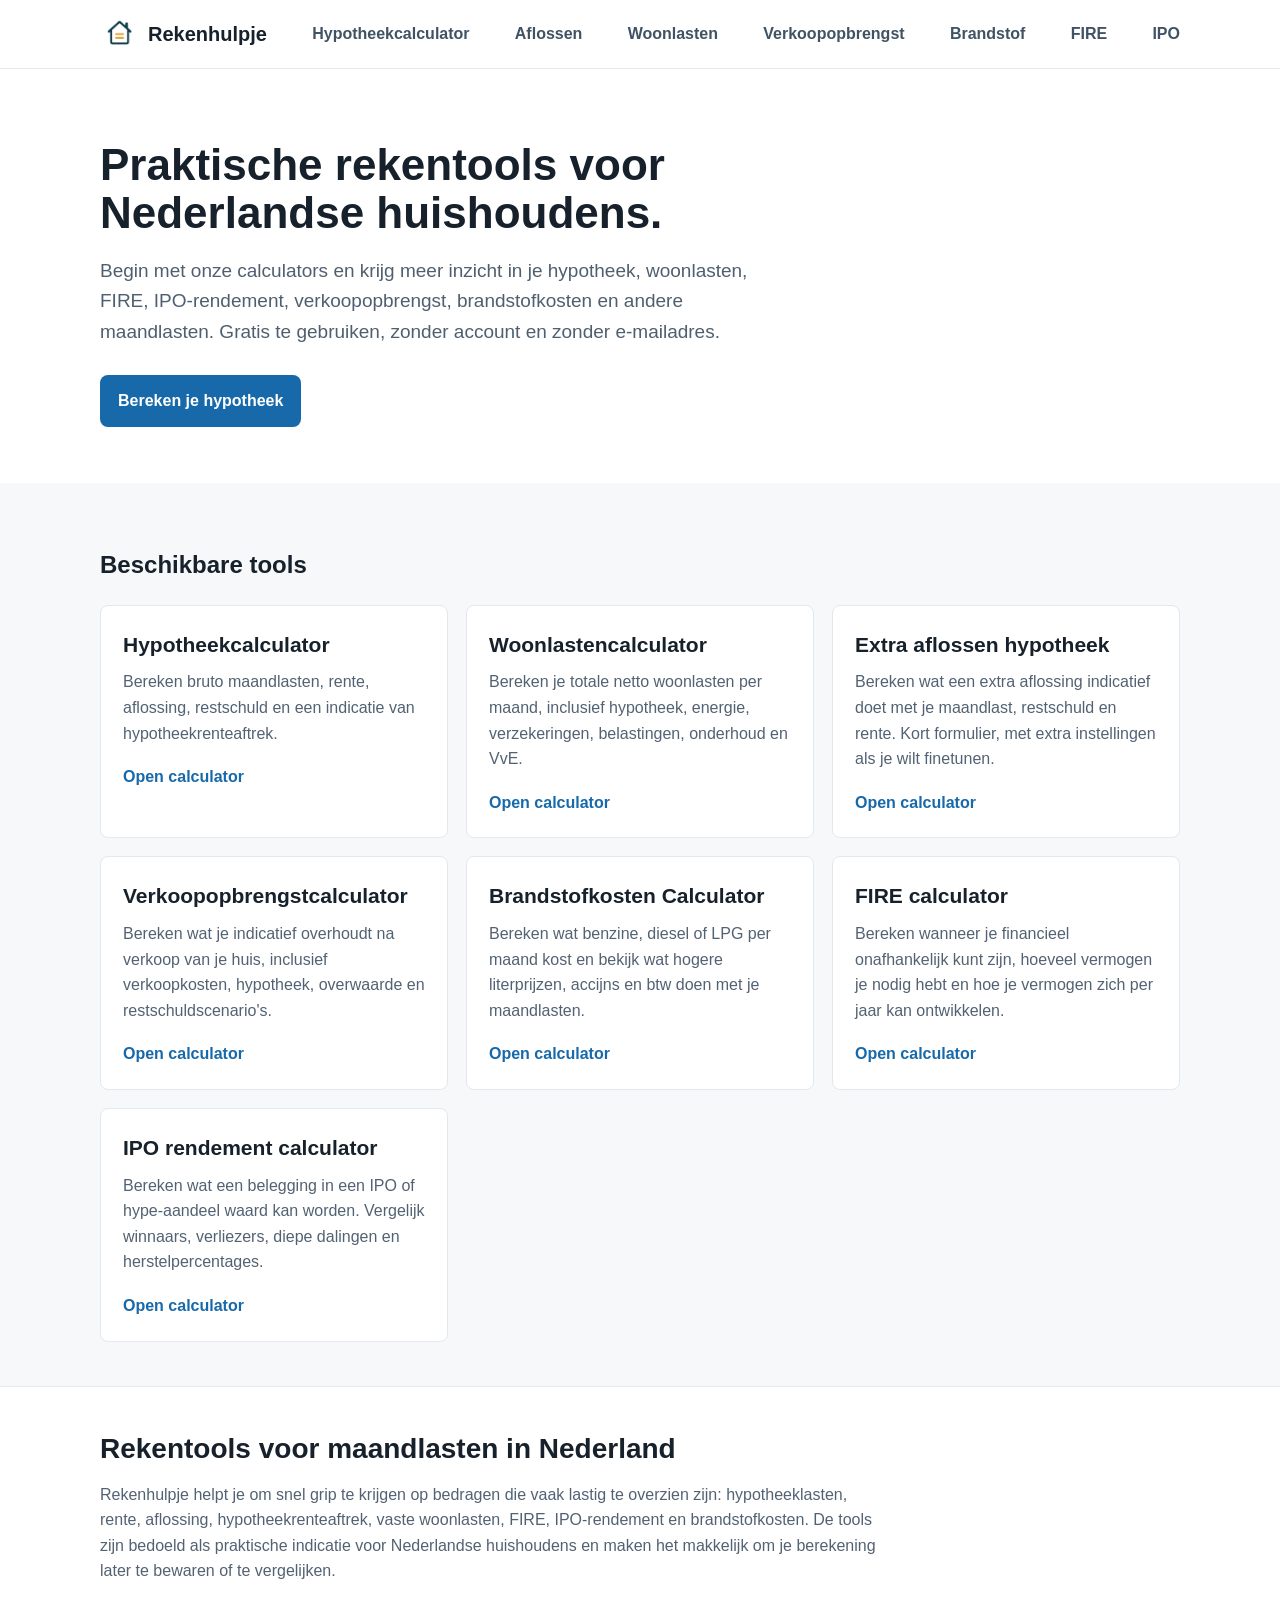
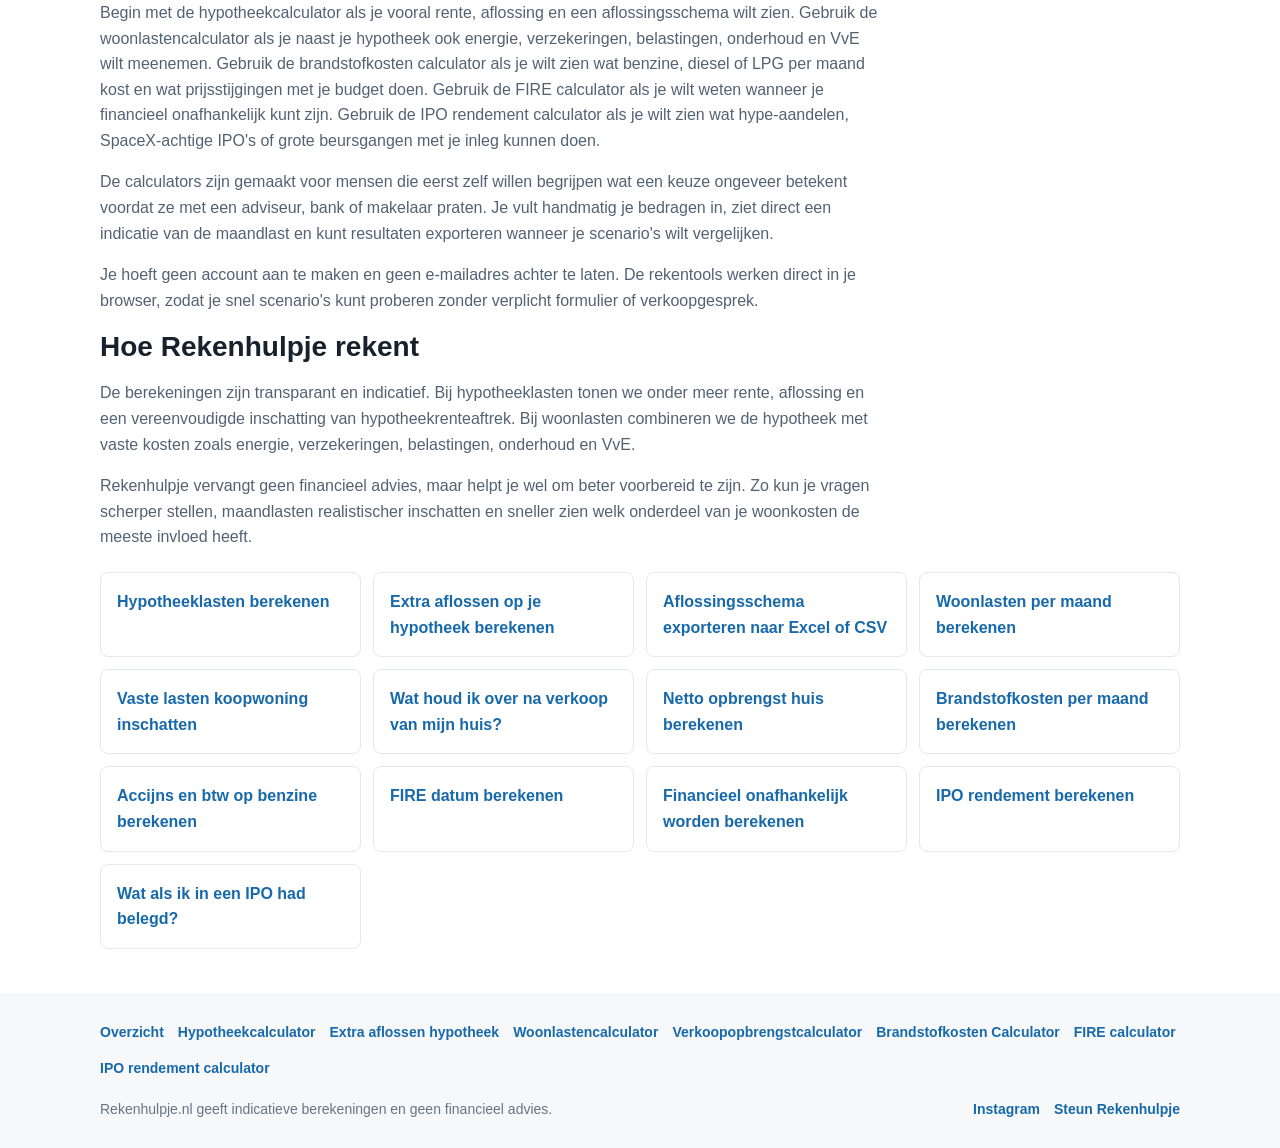
==== commit 211b14ac: "Add IPO rendement calculator" ====
--- a/index.html
+++ b/index.html
@@ -3,8 +3,8 @@
 <head>
   <meta charset="utf-8">
   <meta name="viewport" content="width=device-width, initial-scale=1">
-  <title>Rekenhulpje | Hypotheek, FIRE, aflossen en woonlasten berekenen</title>
-  <meta name="description" content="Gebruik gratis Nederlandse rekentools zonder account of e-mailadres. Bereken hypotheeklasten, FIRE, extra aflossen, woonlasten, verkoopopbrengst en brandstofkosten.">
+  <title>Rekenhulpje | Hypotheek, FIRE, aflossen, IPO en woonlasten berekenen</title>
+  <meta name="description" content="Gebruik gratis Nederlandse rekentools zonder account of e-mailadres. Bereken hypotheeklasten, FIRE, IPO-rendement, extra aflossen, woonlasten, verkoopopbrengst en brandstofkosten.">
   <script async src="https://www.googletagmanager.com/gtag/js?id=G-1XSE89ZZVS"></script>
   <script>
     window.dataLayer = window.dataLayer || [];
@@ -16,7 +16,7 @@
   <meta property="og:type" content="website">
   <meta property="og:site_name" content="Rekenhulpje">
   <meta property="og:title" content="Rekenhulpje - Nederlandse rekentools">
-  <meta property="og:description" content="Praktische calculators voor hypotheeklasten, FIRE, woonlasten, verkoopopbrengst en brandstofkosten in Nederland.">
+  <meta property="og:description" content="Praktische calculators voor hypotheeklasten, FIRE, IPO-rendement, woonlasten, verkoopopbrengst en brandstofkosten in Nederland.">
   <meta property="og:url" content="https://rekenhulpje.nl/">
   <meta property="og:image" content="https://rekenhulpje.nl/assets/rekenhulpje-social.png">
   <meta property="og:image:alt" content="Rekenhulpje - gratis Nederlandse rekentools zonder account">
@@ -24,7 +24,7 @@
   <meta property="og:image:height" content="630">
   <meta name="twitter:card" content="summary_large_image">
   <meta name="twitter:title" content="Rekenhulpje - Nederlandse rekentools">
-  <meta name="twitter:description" content="Bereken hypotheeklasten, FIRE, woonlasten, verkoopopbrengst en brandstofkosten met praktische Nederlandse rekentools.">
+  <meta name="twitter:description" content="Bereken hypotheeklasten, FIRE, IPO-rendement, woonlasten, verkoopopbrengst en brandstofkosten met praktische Nederlandse rekentools.">
   <meta name="twitter:image" content="https://rekenhulpje.nl/assets/rekenhulpje-social.png">
   <script type="application/ld+json">
   {
@@ -32,7 +32,7 @@
     "@type": "WebSite",
     "name": "Rekenhulpje",
     "url": "https://rekenhulpje.nl/",
-    "description": "Gratis Nederlandse rekentools voor hypotheeklasten, FIRE, woonlasten, verkoopopbrengst, brandstofkosten en maandelijkse kosten.",
+    "description": "Gratis Nederlandse rekentools voor hypotheeklasten, FIRE, IPO-rendement, woonlasten, verkoopopbrengst, brandstofkosten en maandelijkse kosten.",
     "inLanguage": "nl-NL",
     "publisher": {
       "@type": "Organization",
@@ -82,6 +82,12 @@
         "position": 6,
         "name": "FIRE calculator",
         "url": "https://rekenhulpje.nl/fire-calculator.html"
+      },
+      {
+        "@type": "ListItem",
+        "position": 7,
+        "name": "IPO rendement calculator",
+        "url": "https://rekenhulpje.nl/ipo-rendement-calculator.html"
       }
     ]
   }
@@ -333,6 +339,7 @@
 		<a class="nav-link" href="/verkoopopbrengst-calculator.html">Verkoopopbrengst</a>
 		<a class="nav-link" href="/brandstofkosten-calculator.html">Brandstof</a>
 		<a class="nav-link" href="/fire-calculator.html">FIRE</a>
+		<a class="nav-link" href="/ipo-rendement-calculator.html">IPO</a>
       </nav>
     </div>
   </header>
@@ -343,7 +350,7 @@
         <h1>Praktische rekentools voor Nederlandse huishoudens.</h1>
         <p>
           Begin met onze calculators en krijg meer inzicht in je hypotheek,
-          woonlasten, FIRE, verkoopopbrengst, brandstofkosten en andere maandlasten.
+          woonlasten, FIRE, IPO-rendement, verkoopopbrengst, brandstofkosten en andere maandlasten.
           Gratis te gebruiken, zonder account en zonder e-mailadres.
         </p>
         <a class="button" href="/hypotheekcalculator.html">Bereken je hypotheek</a>
@@ -408,6 +415,15 @@
             </p>
             <a href="/fire-calculator.html">Open calculator</a>
           </article>
+
+          <article class="tool">
+            <h3>IPO rendement calculator</h3>
+            <p>
+              Bereken wat een belegging in een IPO of hype-aandeel waard kan worden.
+              Vergelijk winnaars, verliezers, diepe dalingen en herstelpercentages.
+            </p>
+            <a href="/ipo-rendement-calculator.html">Open calculator</a>
+          </article>
         </div>
       </div>
     </section>
@@ -417,7 +433,7 @@
         <h2>Rekentools voor maandlasten in Nederland</h2>
         <p>
           Rekenhulpje helpt je om snel grip te krijgen op bedragen die vaak lastig te overzien zijn:
-          hypotheeklasten, rente, aflossing, hypotheekrenteaftrek, vaste woonlasten, FIRE en brandstofkosten. De tools zijn bedoeld
+          hypotheeklasten, rente, aflossing, hypotheekrenteaftrek, vaste woonlasten, FIRE, IPO-rendement en brandstofkosten. De tools zijn bedoeld
           als praktische indicatie voor Nederlandse huishoudens en maken het makkelijk om je berekening later
           te bewaren of te vergelijken.
         </p>
@@ -426,7 +442,8 @@
           Gebruik de woonlastencalculator als je naast je hypotheek ook energie, verzekeringen, belastingen,
           onderhoud en VvE wilt meenemen. Gebruik de brandstofkosten calculator als je wilt zien wat benzine,
           diesel of LPG per maand kost en wat prijsstijgingen met je budget doen. Gebruik de FIRE calculator
-          als je wilt weten wanneer je financieel onafhankelijk kunt zijn.
+          als je wilt weten wanneer je financieel onafhankelijk kunt zijn. Gebruik de IPO rendement calculator
+          als je wilt zien wat hype-aandelen, SpaceX-achtige IPO's of grote beursgangen met je inleg kunnen doen.
         </p>
         <p>
           De calculators zijn gemaakt voor mensen die eerst zelf willen begrijpen wat een keuze ongeveer
@@ -461,6 +478,8 @@
           <a href="/brandstofkosten-calculator.html">Accijns en btw op benzine berekenen</a>
           <a href="/fire-calculator.html">FIRE datum berekenen</a>
           <a href="/fire-calculator.html">Financieel onafhankelijk worden berekenen</a>
+          <a href="/ipo-rendement-calculator.html">IPO rendement berekenen</a>
+          <a href="/ipo-rendement-calculator.html">Wat als ik in een IPO had belegd?</a>
         </div>
       </div>
     </section>
@@ -475,6 +494,7 @@
       <a href="/verkoopopbrengst-calculator.html">Verkoopopbrengstcalculator</a>
       <a href="/brandstofkosten-calculator.html">Brandstofkosten Calculator</a>
       <a href="/fire-calculator.html">FIRE calculator</a>
+      <a href="/ipo-rendement-calculator.html">IPO rendement calculator</a>
     </div>
     <div class="wrap footer-content">
       <span>Rekenhulpje.nl geeft indicatieve berekeningen en geen financieel advies.</span>
